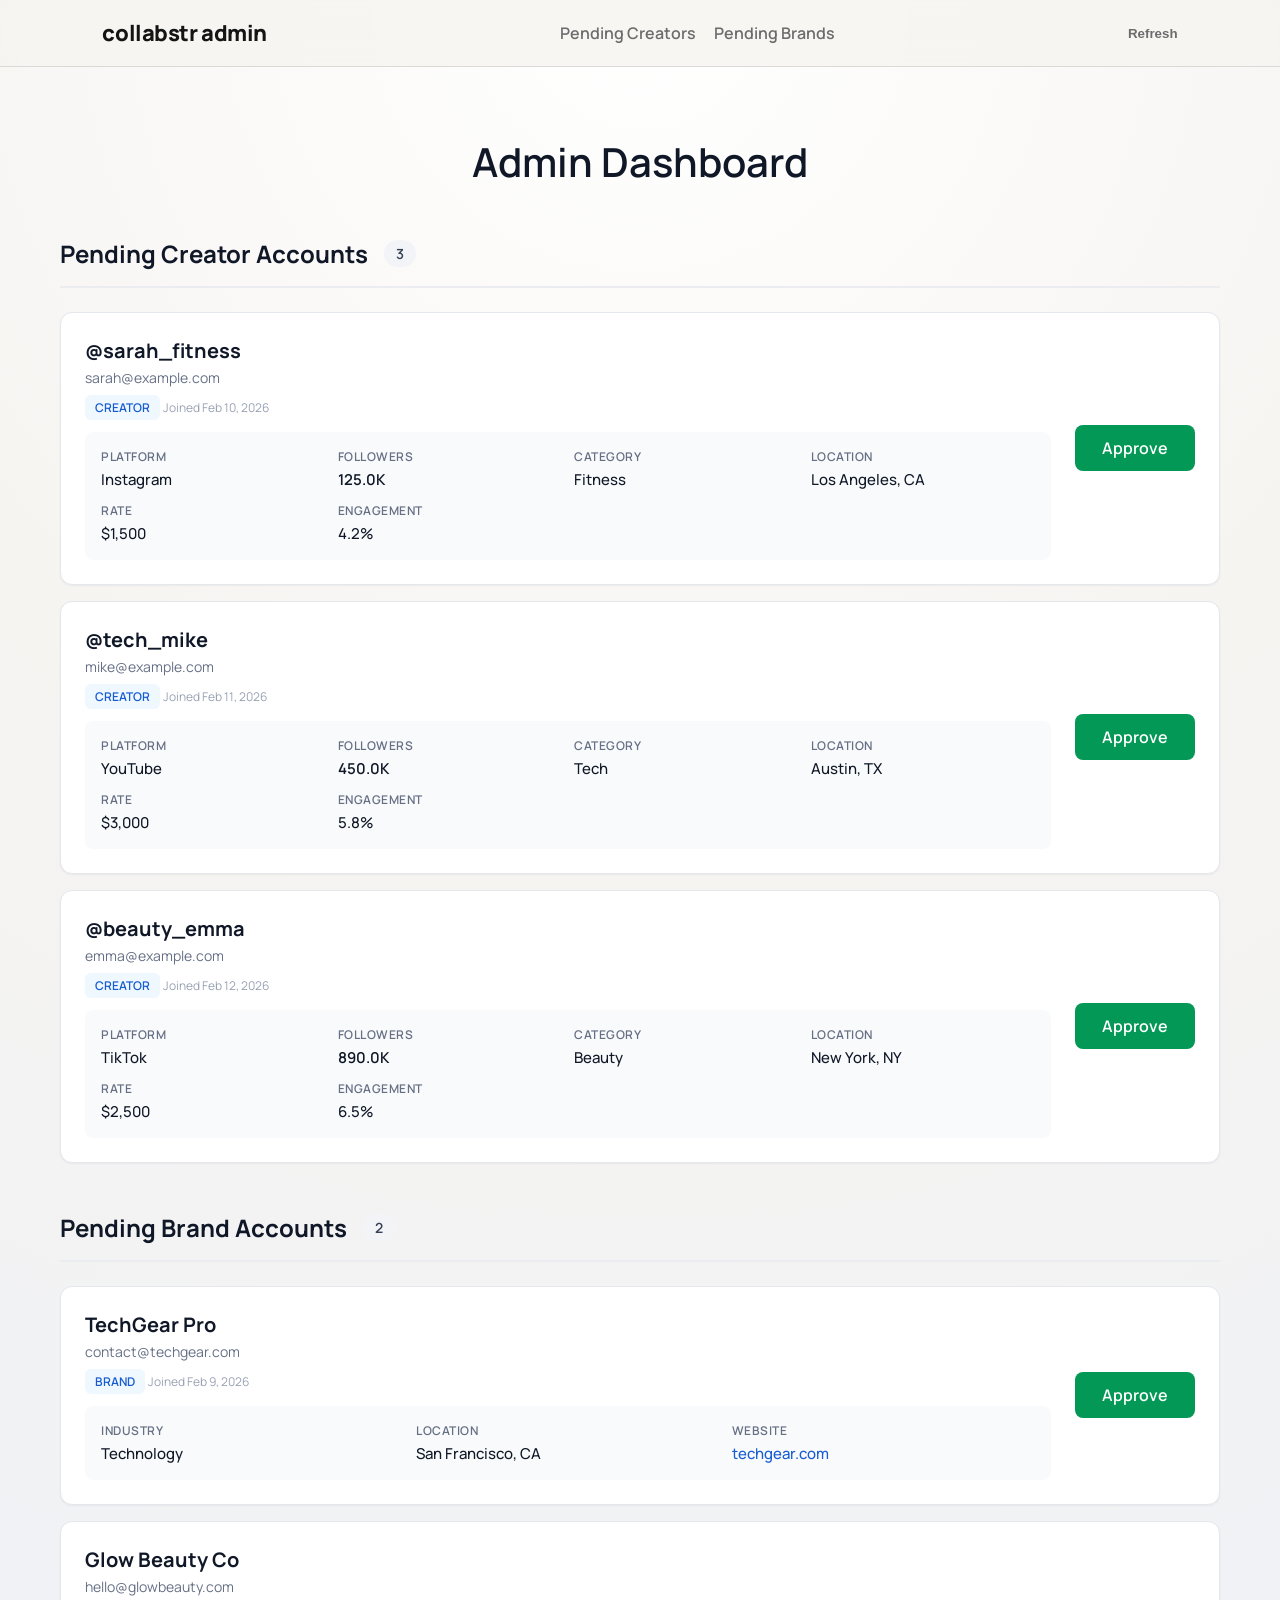
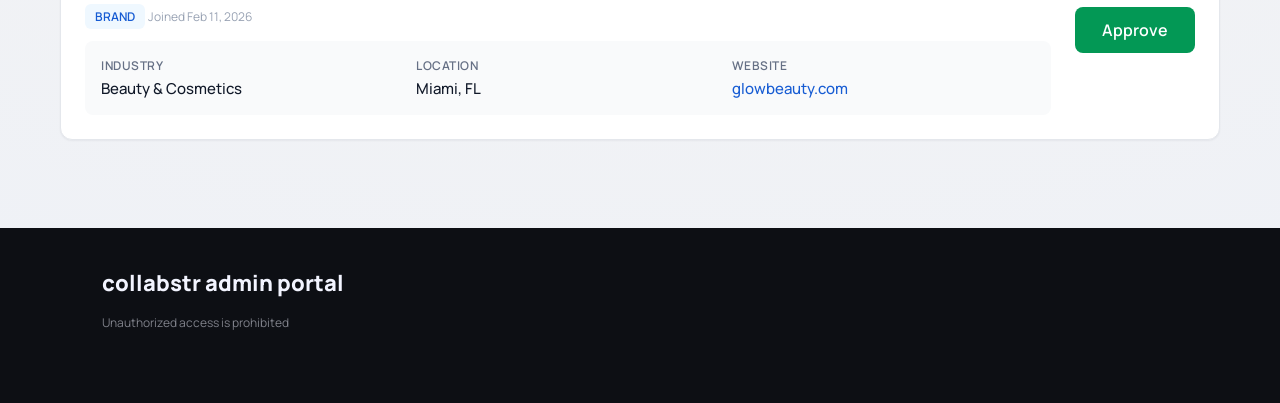
==== frontend/admin.html @ d40e85c9 "Added Admin Role frontend (Phase 1) Admin page with No backend" ====
<!DOCTYPE html>
<html lang="en">
<head>
  <meta charset="UTF-8" />
  <meta name="viewport" content="width=device-width, initial-scale=1.0" />
  <title>Admin Collabstr</title>
  <link rel="preconnect" href="https://fonts.googleapis.com">
  <link rel="preconnect" href="https://fonts.gstatic.com" crossorigin>
  <link href="https://fonts.googleapis.com/css2?family=Manrope:wght@400;500;600;700;800&family=DM+Mono:wght@400;500&display=swap" rel="stylesheet">
  <link rel="stylesheet" href="styles.css" />
  <link rel="stylesheet" href="admin.css" />
</head>
<body>
  <header class="site-header">
    <div class="nav">
      <div class="nav__logo">collabstr admin</div>
      <nav class="nav__links">
        <a href="#pending-creators">Pending Creators</a>
        <a href="#pending-brands">Pending Brands</a>
      </nav>
      <div class="nav__actions">
        <button class="btn btn--ghost" id="refreshBtn">Refresh</button>
      </div>
    </div>
  </header>

  <main class="admin-container">
    <div class="admin-header">
      <h1>Admin Dashboard</h1>
    </div>

    <!-- Pending Creators Section -->
    <section class="admin-section" id="pending-creators">
      <div class="section-header">
        <h2>Pending Creator Accounts</h2>
        <span class="count-badge" id="creatorCount">0</span>
      </div>
      <div class="pending-list" id="creatorsList">
        <!-- Creator cards will be inserted here -->
      </div>
    </section>

    <!-- Pending Brands Section -->
    <section class="admin-section" id="pending-brands">
      <div class="section-header">
        <h2>Pending Brand Accounts</h2>
        <span class="count-badge" id="brandCount">0</span>
      </div>
      <div class="pending-list" id="brandsList">
        <!-- Brand cards will be inserted here -->
      </div>
    </section>
  </main>

  <footer class="site-footer">
    <div class="footer__brand">collabstr admin portal</div>
    <p class="footer__copy">Unauthorized access is prohibited</p>
  </footer>

  <script src="admin.js"></script>
</body>
</html>
---- frontend/styles.css ----
:root {
  --bg: #f6f4f1;
  --ink: #141414;
  --muted: #6c6c6c;
  --accent: #1a6bff;
  --accent-dark: #0f4db3;
  --card: #ffffff;
  --border: rgba(20, 20, 20, 0.12);
  --gradientText: linear-gradient(90deg, rgb(255 132 160) 0%, rgb(251 102 157) 20%, rgb(179 45 194) 95%, rgb(136, 95, 183) 100%);
  --soft: #f0f2f6;
  --radius: 20px;
  --shadow: 0 18px 40px rgba(20, 20, 20, 0.12);
  --sans: "Manrope", system-ui, sans-serif;
  --mono: "DM Mono", monospace;
}

* {
  box-sizing: border-box;
}

body {
  margin: 0;
  font-family: var(--sans);
  color: var(--ink);
  background: radial-gradient(circle at top, #ffffff 0%, #f6f4f1 40%, #eef1f7 100%);
}

a {
  color: inherit;
  text-decoration: none;
}

.site-header {
  position: sticky;
  top: 0;
  z-index: 10;
  background: rgba(246, 244, 241, 0.8);
  backdrop-filter: blur(12px);
  border-bottom: 1px solid var(--border);
}

.nav {
  display: flex;
  align-items: center;
  justify-content: space-between;
  padding: 18px 8vw;
  gap: 16px;
}

.nav__logo {
  font-size: 22px;
  font-weight: 800;
  letter-spacing: -0.02em;
}

.nav__links {
  display: flex;
  gap: 18px;
  font-weight: 600;
  color: var(--muted);
}

.nav__actions {
  display: flex;
  gap: 10px;
  align-items: center;
}

.nav__actions .btn {
  background: transparent;
  border: none;
  color: var(--muted);
  padding: 0;
  font-weight: 600;
  cursor: pointer;
}

.nav__actions .btn:hover {
  color: lightblue;
  background-color: rgba(246, 244, 241, 0.8);
  transform: none;
}

.hero {
  padding: 64px 8vw 40px;
  display: grid;
  grid-template-columns: 1fr;
  gap: 28px;
  align-items: center;
}

.hero h1 {
  font-size: clamp(32px, 4.2vw, 54px);
  text-align: center;
  background-color: rgba(0,0,0,0);
  background-image: var(--gradientText);
  color: rgb(34,34,34);
  -webkit-text-fill-color: transparent;
  -webkit-background-clip: text;
  margin: 0 0 12px;
}

.hero p {
  font-size: 16px;
  text-align: center;
  line-height: 1.6;
  color: var(--muted);
}

.hero__card {
  background: var(--card);
  border-radius: var(--radius);
  border: 1px solid var(--border);
  padding: 20px;
  box-shadow: var(--shadow);
}

.hero__visual {
  height: 240px;
  border-radius: 16px;
  background: linear-gradient(135deg, #ffe4c7 0%, #dbe9ff 55%, #fff 100%);
  margin-bottom: 16px;
}

.hero__stack {
  display: flex;
  gap: 10px;
  flex-wrap: wrap;
}

.stack-item {
  background: var(--soft);
  padding: 6px 12px;
  border-radius: 999px;
  font-size: 12px;
  font-family: var(--mono);
}

.search {
  display: grid;
  grid-template-columns: 1fr 1fr 140px;
  gap: 12px;
  background: var(--card);
  border: 1px solid var(--border);
  padding: 12px;
  border-radius: 16px;
  margin: 24px 0 16px;
  box-shadow: var(--shadow);
  width: 100%;
}

.search__item {
  display: flex;
  flex-direction: column;
  gap: 6px;
}

.search label {
  font-size: 12px;
  color: var(--muted);
}

.search select {
  border: 1px solid var(--border);
  padding: 10px 12px;
  border-radius: 12px;
  font-family: var(--sans);
}

.pill-group {
  display: flex;
  flex-wrap: wrap;
  gap: 8px;
}

.pill {
  background: var(--soft);
  padding: 8px 12px;
  border-radius: 999px;
  font-size: 12px;
  font-weight: 600;
}

.hero__results {
  margin-top: 28px;
}

.status {
  margin-top: 12px;
  font-size: 12px;
  color: var(--muted);
  font-family: var(--mono);
}

.section {
  padding: 48px 8vw;
}

.section.alt {
  background: #f0f1f5;
}

.section__header {
  display: flex;
  align-items: center;
  justify-content: space-between;
  gap: 16px;
  margin-bottom: 24px;
}

.section__eyebrow {
  font-family: var(--mono);
  text-transform: uppercase;
  letter-spacing: 0.2em;
  font-size: 12px;
  color: var(--muted);
  margin: 0 0 8px;
}

.card-grid {
  display: grid;
  grid-template-columns: repeat(auto-fill, minmax(240px, 280px));
  gap: 18px;
  justify-content: start;
}

.creator-card {
  background: var(--card);
  border-radius: 18px;
  border: 1px solid var(--border);
  overflow: hidden;
  display: flex;
  flex-direction: column;
  min-height: 400px;
  box-shadow: var(--shadow);
  animation: fadeUp 0.6s ease forwards;
}

.creator-card__img {
  height: 290px;
  background: linear-gradient(135deg, #f4e3ff 0%, #d9e7ff 55%, #ffffff 100%);
  background-size: cover;
  background-position: center;
}

.creator-card__body {
  padding: 14px;
  display: grid;
  gap: 8px;
}

.creator-card__tag {
  font-size: 11px;
  font-family: var(--mono);
  color: var(--muted);
}

.creator-card__name {
  font-weight: 700;
}

.creator-card__meta {
  font-size: 12px;
  color: var(--muted);
}

.category-grid {
  display: grid;
  grid-template-columns: repeat(auto-fit, minmax(160px, 1fr));
  gap: 16px;
}

.category-card {
  background: var(--card);
  border-radius: 16px;
  padding: 18px;
  border: 1px solid var(--border);
  display: flex;
  flex-direction: column;
  gap: 12px;
  min-height: 160px;
  box-shadow: var(--shadow);
}

.category-card__img {
  height: 70px;
  border-radius: 12px;
  background: linear-gradient(120deg, #dbe9ff, #ffe5c0);
}

.split {
  display: grid;
  grid-template-columns: repeat(auto-fit, minmax(280px, 1fr));
  gap: 26px;
  align-items: center;
}

.muted {
  color: var(--muted);
}

.feature-list {
  display: grid;
  gap: 10px;
  margin-top: 20px;
}

.feature {
  padding: 12px 16px;
  background: var(--card);
  border-radius: 14px;
  border: 1px solid var(--border);
}

.illustration {
  height: 280px;
  border-radius: var(--radius);
  background: linear-gradient(130deg, #fbe8d0 0%, #e3ecff 60%, #fff 100%);
  box-shadow: var(--shadow);
}

.illustration--alt {
  background: linear-gradient(130deg, #e4f5ff 0%, #ffd9c0 60%, #fff 100%);
}

.illustration--chart {
  background: linear-gradient(130deg, #dff4e8 0%, #cddcff 60%, #fff 100%);
}

.logo-row {
  display: grid;
  grid-template-columns: repeat(auto-fit, minmax(120px, 1fr));
  gap: 16px;
  margin-bottom: 26px;
}

.logo-pill {
  background: var(--card);
  border: 1px solid var(--border);
  padding: 14px;
  border-radius: 12px;
  text-align: center;
  font-weight: 600;
}

.testimonial-grid {
  display: grid;
  grid-template-columns: repeat(auto-fit, minmax(260px, 1fr));
  gap: 18px;
}

.testimonial {
  background: var(--card);
  border-radius: 18px;
  border: 1px solid var(--border);
  padding: 18px;
  box-shadow: var(--shadow);
  display: grid;
  gap: 10px;
}

.case-grid {
  display: grid;
  grid-template-columns: repeat(auto-fit, minmax(240px, 1fr));
  gap: 18px;
}

.case-card {
  background: var(--card);
  border-radius: 18px;
  border: 1px solid var(--border);
  overflow: hidden;
  box-shadow: var(--shadow);
}



.case-card__body {
  padding: 14px;
}

.faq {
  display: grid;
  gap: 12px;
}

.faq-item {
  background: var(--card);
  border-radius: 14px;
  border: 1px solid var(--border);
  padding: 14px 18px;
  display: flex;
  justify-content: space-between;
  align-items: center;
}

.cta {
  margin: 48px 8vw;
  background: var(--card);
  border-radius: var(--radius);
  border: 1px solid var(--border);
  padding: 28px;
  display: flex;
  align-items: center;
  justify-content: space-between;
  gap: 18px;
  box-shadow: var(--shadow);
}

.site-footer {
  padding: 40px 8vw 60px;
  background: #0d0f14;
  color: #f2f4ff;
}

.footer__brand {
  font-size: 22px;
  font-weight: 800;
  margin-bottom: 16px;
}

.footer__links {
  display: grid;
  grid-template-columns: repeat(auto-fit, minmax(160px, 1fr));
  gap: 24px;
  margin-bottom: 18px;
}

.footer__links a {
  color: rgba(242, 244, 255, 0.72);
  display: block;
  margin: 6px 0;
}

.footer__copy {
  color: rgba(242, 244, 255, 0.5);
  font-size: 12px;
}

.btn {
  background: var(--accent);
  color: #fff;
  border: none;
  border-radius: 999px;
  padding: 10px 18px;
  font-weight: 700;
  cursor: pointer;
  transition: transform 0.2s ease, background 0.2s ease;
}

.btn:hover {
  transform: translateY(-2px);
  background: var(--accent-dark);
}

.btn--ghost {
  background: transparent;
  color: var(--ink);
  border: 1px solid var(--border);
}

.btn--dark {
  background: #111827;
}

.btn--search {
  padding: 14px 22px;
}

.modal {
  position: fixed;
  inset: 0;
  display: none;
  align-items: center;
  justify-content: center;
  z-index: 30;
}

.modal.is-open {
  display: flex;
}

.modal__overlay {
  position: absolute;
  inset: 0;
  background: rgba(15, 18, 26, 0.6);
}

.modal__content {
  position: relative;
  background: var(--card);
  border-radius: var(--radius);
  padding: 20px;
  width: min(520px, 90vw);
  box-shadow: var(--shadow);
  border: 1px solid var(--border);
  display: grid;
  gap: 14px;
  z-index: 1;
}

.modal__header {
  display: flex;
  align-items: center;
  justify-content: space-between;
  gap: 12px;
}

.modal__form {
  display: none;
  gap: 10px;
}

.modal__form.is-active {
  display: grid;
}

.modal__form input,
.modal__form select,
.modal__form textarea {
  font-family: var(--sans);
  border-radius: 10px;
  border: 1px solid var(--border);
  padding: 10px 12px;
  background: #fffdf8;
}

.modal__form textarea {
  min-height: 70px;
  resize: vertical;
}

@keyframes fadeUp {
  from {
    opacity: 0;
    transform: translateY(16px);
  }
  to {
    opacity: 1;
    transform: translateY(0);
  }
}

@media (max-width: 980px) {
  .nav {
    flex-direction: column;
    align-items: flex-start;
  }

  .nav__actions {
    flex-wrap: wrap;
  }

  .hero {
    grid-template-columns: 1fr;
  }

  .search {
    grid-template-columns: 1fr;
  }

  .cta {
    flex-direction: column;
    align-items: flex-start;
  }
}
---- frontend/admin.css ----
/* Admin Dashboard Styles */

.admin-container {
  max-width: 1200px;
  margin: 0 auto;
  padding: 40px 20px;
  min-height: calc(100vh - 200px);
}

.admin-header {
  margin-bottom: 48px;
  text-align: center;
}

.admin-header h1 {
  font-size: 2.5rem;
  font-weight: 600;
  margin-bottom: 8px;
  color: #101828;
}

/* Section Styling */
.admin-section {
  margin-bottom: 48px;
}

.admin-section .section-header {
  display: flex;
  align-items: center;
  gap: 16px;
  margin-bottom: 24px;
  padding-bottom: 16px;
  border-bottom: 2px solid #eaecf0;
}

.admin-section .section-header h2 {
  font-size: 1.5rem;
  font-weight: 700;
  color: #101828;
  margin: 0;
}

.count-badge {
  background: #f2f4f7;
  color: #344054;
  padding: 4px 12px;
  border-radius: 16px;
  font-size: 0.875rem;
  font-weight: 600;
}

/* Pending List */
.pending-list {
  display: flex;
  flex-direction: column;
  gap: 16px;
}

.pending-list:empty::after {
  content: "No pending accounts";
  display: block;
  text-align: center;
  padding: 48px 20px;
  color: #98a2b3;
  font-size: 1rem;
}

/* Pending Card - Wide Block Layout */
.pending-card {
  display: block;
  width: 100%;
  background: #ffffff;
  border: 1px solid #e4e7ec;
  border-radius: 12px;
  padding: 24px;
  transition: all 0.2s ease;
  box-shadow: 0 1px 2px rgba(16, 24, 40, 0.05);
}

.pending-card:hover {
  border-color: #d0d5dd;
  box-shadow: 0 4px 8px rgba(16, 24, 40, 0.1);
}

.pending-card__content {
  display: flex;
  align-items: center;
  justify-content: space-between;
  gap: 24px;
}

/* Left Side - User Details */
.pending-card__details {
  flex: 1;
  display: flex;
  flex-direction: column;
  gap: 12px;
}

.pending-card__header {
  display: flex;
  align-items: center;
  gap: 16px;
}



.pending-card__info {
  flex: 1;
}

.pending-card__name {
  font-size: 1.25rem;
  font-weight: 700;
  color: #101828;
  margin-bottom: 4px;
}

.pending-card__email {
  font-size: 0.875rem;
  color: #667085;
  margin-bottom: 8px;
}

.pending-card__type {
  display: inline-block;
  background: #eff8ff;
  color: #175cd3;
  padding: 4px 10px;
  border-radius: 6px;
  font-size: 0.75rem;
  font-weight: 600;
  text-transform: uppercase;
}

/* Details Grid */
.pending-card__meta {
  display: grid;
  grid-template-columns: repeat(auto-fit, minmax(200px, 1fr));
  gap: 12px;
  padding: 16px;
  background: #f9fafb;
  border-radius: 8px;
}

.meta-item {
  display: flex;
  flex-direction: column;
  gap: 4px;
}

.meta-item__label {
  font-size: 0.75rem;
  font-weight: 600;
  color: #667085;
  text-transform: uppercase;
  letter-spacing: 0.5px;
}

.meta-item__value {
  font-size: 0.9375rem;
  font-weight: 500;
  color: #101828;
}

.meta-item__value--highlight {
  color: #101828;
  font-weight: 600;
}

/* Right Side - Approve Button */
.pending-card__actions {
  display: flex;
  flex-direction: column;
  gap: 8px;
  align-items: flex-end;
}

.btn-approve {
  background: #039855;
  color: #ffffff;
  border: none;
  padding: 12px 24px;
  border-radius: 8px;
  font-size: 1rem;
  font-weight: 600;
  cursor: pointer;
  transition: all 0.2s ease;
  font-family: 'Manrope', sans-serif;
  min-width: 120px;
  white-space: nowrap;
}

.btn-approve:hover {
  background: #027a48;
  transform: translateY(-2px);
  box-shadow: 0 4px 12px rgba(3, 152, 85, 0.3);
}

.btn-approve:active {
  transform: translateY(0);
}

.btn-approve:disabled {
  background: #d0d5dd;
  cursor: not-allowed;
  transform: none;
}

.pending-card__date {
  font-size: 0.75rem;
  color: #98a2b3;
  text-align: right;
}

/* Responsive Design */
@media (max-width: 768px) {
  .pending-card__content {
    flex-direction: column;
    align-items: stretch;
  }

  .pending-card__actions {
    align-items: stretch;
  }

  .btn-approve {
    width: 100%;
  }

  .pending-card__meta {
    grid-template-columns: 1fr;
  }

  .admin-header h1 {
    font-size: 2rem;
  }
}

/* Loading State */
.loading-spinner {
  text-align: center;
  padding: 48px 20px;
  color: #667085;
}

.loading-spinner::before {
  content: "";
  display: inline-block;
  width: 40px;
  height: 40px;
  border: 4px solid #f2f4f7;
  border-top-color: #6941c6;
  border-radius: 50%;
  animation: spin 1s linear infinite;
}

@keyframes spin {
  to { transform: rotate(360deg); }
}

/* Success Message */
.success-message {
  background: #d1fadf;
  border: 1px solid #6ce9a6;
  color: #027a48;
  padding: 12px 20px;
  border-radius: 8px;
  margin-bottom: 24px;
  text-align: center;
  font-weight: 600;
  animation: slideDown 0.3s ease;
}

@keyframes slideDown {
  from {
    opacity: 0;
    transform: translateY(-10px);
  }
  to {
    opacity: 1;
    transform: translateY(0);
  }
}
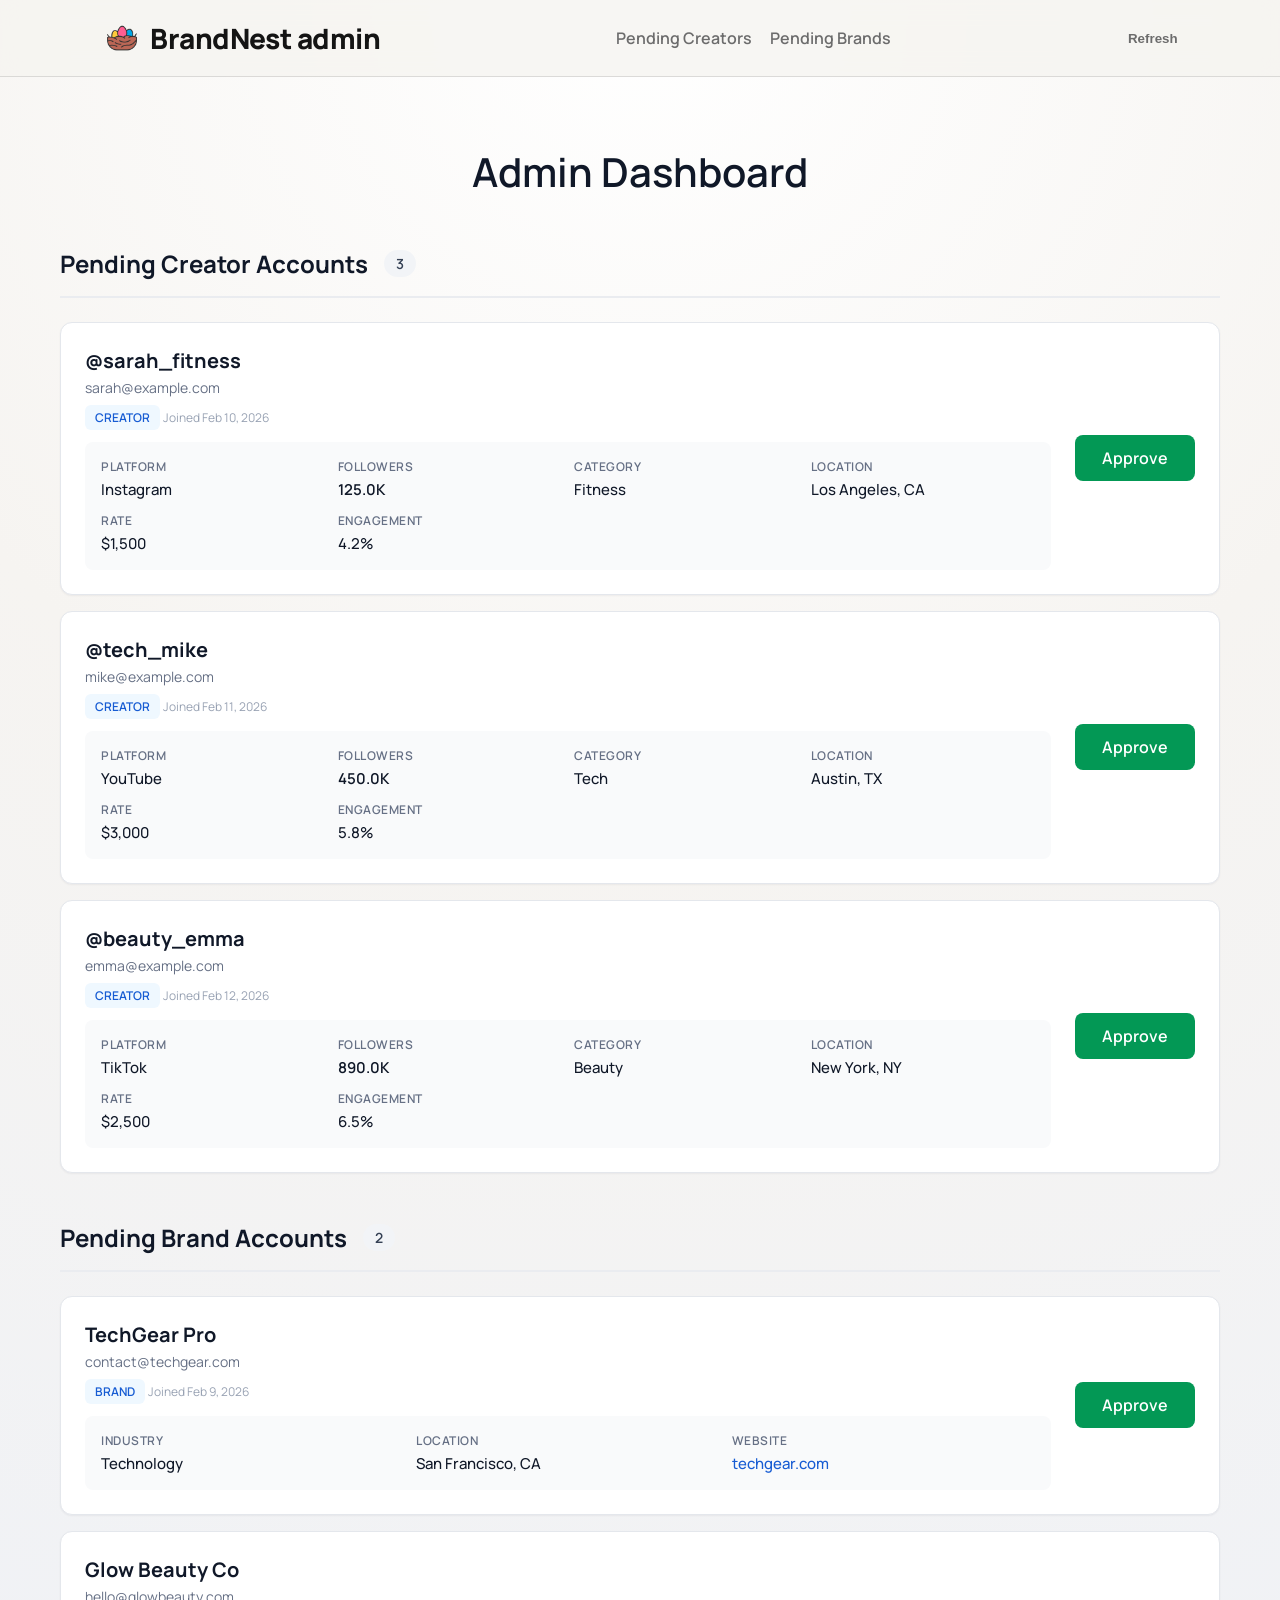
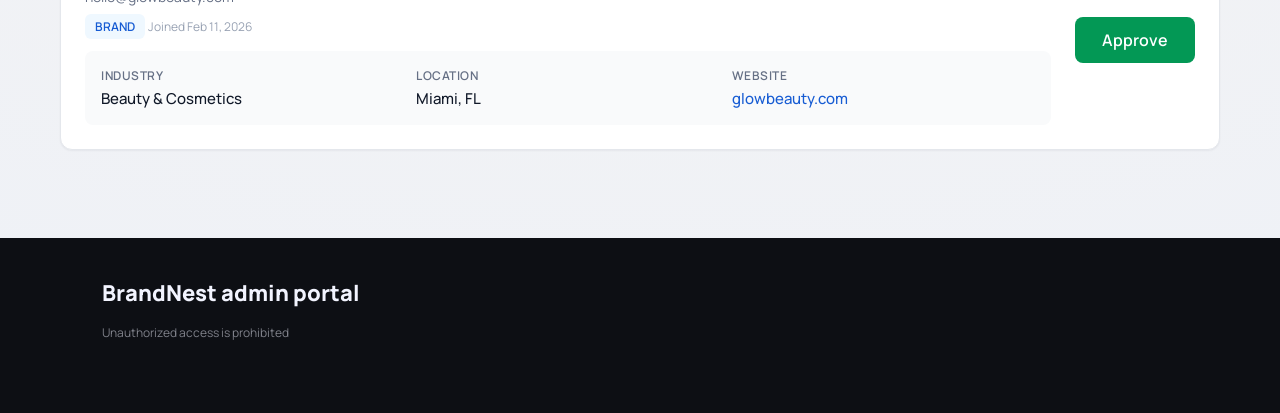
==== commit c1584e95: "Rebrand to BrandNest: update project name, logos, icons, navbar, and search UI" ====
--- a/frontend/admin.html
+++ b/frontend/admin.html
@@ -3,7 +3,7 @@
 <head>
   <meta charset="UTF-8" />
   <meta name="viewport" content="width=device-width, initial-scale=1.0" />
-  <title>Admin Collabstr</title>
+  <title>Admin BrandNest</title>
   <link rel="preconnect" href="https://fonts.googleapis.com">
   <link rel="preconnect" href="https://fonts.gstatic.com" crossorigin>
   <link href="https://fonts.googleapis.com/css2?family=Manrope:wght@400;500;600;700;800&family=DM+Mono:wght@400;500&display=swap" rel="stylesheet">
@@ -13,7 +13,7 @@
 <body>
   <header class="site-header">
     <div class="nav">
-      <div class="nav__logo">collabstr admin</div>
+      <div class="nav__logo"><img src="nature_14835036.png" alt="BrandNest Logo">BrandNest admin</div>
       <nav class="nav__links">
         <a href="#pending-creators">Pending Creators</a>
         <a href="#pending-brands">Pending Brands</a>
@@ -53,7 +53,7 @@
   </main>
 
   <footer class="site-footer">
-    <div class="footer__brand">collabstr admin portal</div>
+    <div class="footer__brand">BrandNest admin portal</div>
     <p class="footer__copy">Unauthorized access is prohibited</p>
   </footer>
 
--- a/frontend/styles.css
+++ b/frontend/styles.css
@@ -48,9 +48,36 @@
 }
 
 .nav__logo {
-  font-size: 22px;
+  font-size: 28px;
   font-weight: 800;
   letter-spacing: -0.02em;
+  display: flex;
+  align-items: center;
+  gap: 8px;
+}
+
+.nav__logo img {
+  height: 40px;
+  width: 40px;
+  object-fit: contain;
+}
+
+.nav__logo a {
+  display: flex;
+  align-items: center;
+  gap: 8px;
+}
+
+.sidebar .logo {
+  display: flex;
+  align-items: center;
+  gap: 8px;
+}
+
+.sidebar .logo img {
+  height: 24px;
+  width: 24px;
+  object-fit: contain;
 }
 
 .nav__links {
@@ -73,6 +100,27 @@
   padding: 0;
   font-weight: 600;
   cursor: pointer;
+}
+
+.user-avatar {
+  display: flex;
+  align-items: center;
+  justify-content: center;
+  width: 40px;
+  height: 40px;
+  border-radius: 50%;
+  background: linear-gradient(90deg, rgb(255 132 160) 0%, rgb(251 102 157) 20%, rgb(179 45 194) 95%, rgb(136, 95, 183) 100%);
+  color: #fff;
+  font-size: 16px;
+  font-weight: 700;
+  text-decoration: none;
+  cursor: pointer;
+  transition: transform 0.2s ease, box-shadow 0.2s ease;
+}
+
+.user-avatar:hover {
+  transform: scale(1.08);
+  box-shadow: 0 2px 12px rgba(179, 45, 194, 0.4);
 }
 
 .nav__actions .btn:hover {
@@ -138,7 +186,7 @@
 
 .search {
   display: grid;
-  grid-template-columns: 1fr 1fr 140px;
+  grid-template-columns: 1fr 1fr auto;
   gap: 12px;
   background: var(--card);
   border: 1px solid var(--border);
@@ -147,6 +195,7 @@
   margin: 24px 0 16px;
   box-shadow: var(--shadow);
   width: 100%;
+  align-items: center;
 }
 
 .search__item {
@@ -259,10 +308,151 @@
   font-weight: 700;
 }
 
+.creator-card__verified {
+  font-size: 11px;
+  font-weight: 600;
+  color: #039855;
+  display: flex;
+  align-items: center;
+  gap: 4px;
+}
+
 .creator-card__meta {
   font-size: 12px;
   color: var(--muted);
 }
+
+.creator-card__contact-btn {
+  margin-top: 8px;
+  padding: 10px 16px;
+  background: #6c5ce7;
+  color: white;
+  border: none;
+  border-radius: 8px;
+  font-weight: 600;
+  font-size: 13px;
+  cursor: pointer;
+  transition: all 0.2s ease;
+  width: 100%;
+}
+
+.creator-card__contact-btn:hover {
+  background: #5f4fd1;
+  transform: translateY(-1px);
+  box-shadow: 0 4px 8px rgba(108, 92, 231, 0.3);
+}
+
+.creator-card__contact-btn:active {
+  transform: translateY(0);
+}
+
+/* Brand Cards */
+.brands-section {
+  padding: 64px 8vw 40px;
+  background: #ffffff;
+  border-top: 1px solid var(--border);
+}
+
+.brands__content {
+  max-width: 100%;
+}
+
+.brand-card {
+  background: var(--card);
+  border-radius: 18px;
+  border: 1px solid var(--border);
+  overflow: hidden;
+  display: flex;
+  flex-direction: column;
+  min-height: 340px;
+  box-shadow: var(--shadow);
+  animation: fadeUp 0.6s ease forwards;
+  transition: transform 0.3s ease, box-shadow 0.3s ease;
+}
+
+.brand-card:hover {
+  transform: translateY(-4px);
+  box-shadow: 0 20px 50px rgba(20, 20, 20, 0.15);
+}
+
+.brand-card__logo {
+  height: 180px;
+  background: linear-gradient(135deg, #667eea 0%, #764ba2 100%);
+  background-size: cover;
+  background-position: center;
+  display: flex;
+  align-items: center;
+  justify-content: center;
+  position: relative;
+}
+
+.brand-card__initials {
+  font-size: 48px;
+  font-weight: 800;
+  color: #ffffff;
+  text-transform: uppercase;
+}
+
+.brand-card__body {
+  padding: 16px;
+  display: flex;
+  flex-direction: column;
+  gap: 8px;
+  flex: 1;
+}
+
+.brand-card__industry {
+  font-size: 11px;
+  font-family: var(--mono);
+  color: var(--muted);
+  text-transform: uppercase;
+  font-weight: 600;
+  letter-spacing: 0.5px;
+  width: fit-content;
+}
+
+.brand-card__name {
+  font-size: 18px;
+  font-weight: 700;
+  color: var(--ink);
+  line-height: 1.3;
+}
+
+.brand-card__verified {
+  font-size: 11px;
+  font-weight: 600;
+  color: #039855;
+  display: flex;
+  align-items: center;
+  gap: 4px;
+}
+
+.brand-card__location {
+  font-size: 12px;
+  color: var(--muted);
+  display: flex;
+  align-items: center;
+  gap: 4px;
+}
+
+.brand-card__website {
+  font-size: 12px;
+  margin-top: auto;
+  padding-top: 8px;
+  border-top: 1px solid #f0f0f0;
+}
+
+.brand-card__website a {
+  color: #667eea;
+  text-decoration: none;
+  display: flex;
+  align-items: center;
+  gap: 4px;
+  font-weight: 500;
+  transition: color 0.2s ease;
+}
+
+
 
 .category-grid {
   display: grid;
@@ -464,7 +654,27 @@
 }
 
 .btn--search {
-  padding: 14px 22px;
+  padding: 6px;
+  background: transparent;
+  border: none;
+  box-shadow: none;
+  outline: none;
+  cursor: pointer;
+  display: flex;
+  align-items: center;
+  justify-content: center;
+  align-self: end;
+}
+
+.btn--search:hover {
+  background: transparent;
+  transform: scale(1.1);
+}
+
+.btn--search img {
+  height: 36px;
+  width: 36px;
+  object-fit: contain;
 }
 
 .modal {
